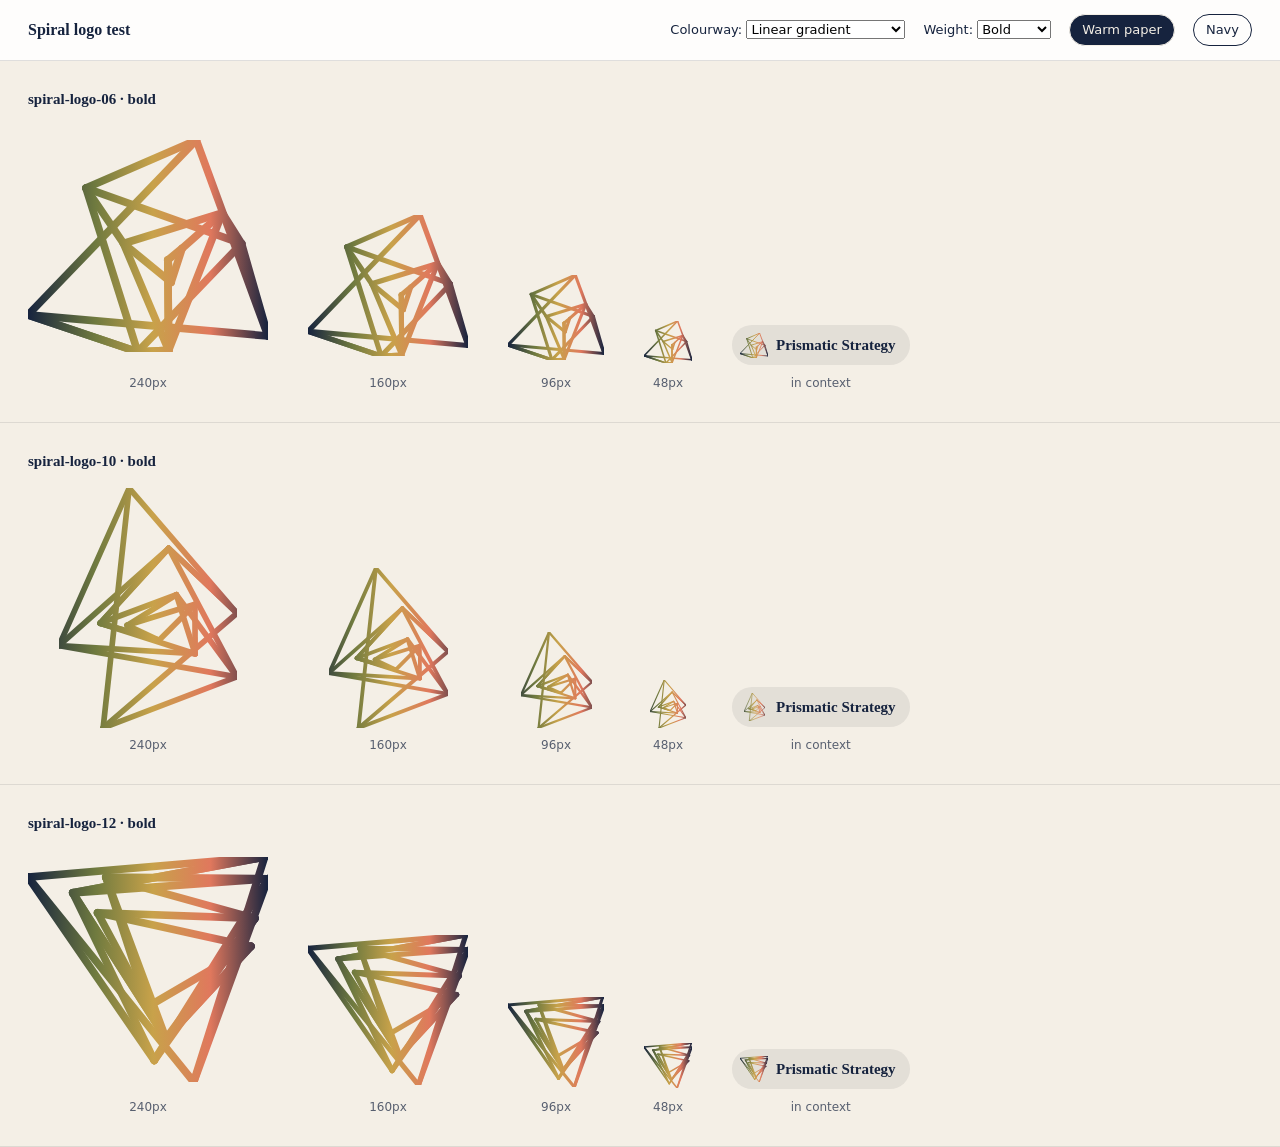
==== logo-test.html @ 710b146d "Switch mesh gradient to linear; add spiral logo test Non-rose meshes now use a horizontal linear nav" ====
<!DOCTYPE html>
<html lang="en">
<head>
<meta charset="utf-8">
<meta name="viewport" content="width=device-width, initial-scale=1">
<title>Spiral Logo Test</title>
<style>
  :root{--navy:#16233e;--paper:#f4efe6;--gold:#c8a24a;--coral:#e0785d;--olive:#6f7a3f;--ink:#16233e;
    --grad:linear-gradient(90deg,var(--navy) 0%,var(--olive) 28%,var(--gold) 52%,var(--coral) 76%,var(--navy) 100%);}
  *{box-sizing:border-box}
  body{margin:0;font:15px/1.5 'Inter',system-ui,sans-serif;background:var(--paper);color:var(--ink);transition:background .25s,color .25s}
  body[data-page="navy"]{background:var(--navy);color:var(--paper)}
  header{position:sticky;top:0;z-index:5;padding:14px 28px;background:rgba(255,255,255,.85);backdrop-filter:blur(6px);border-bottom:1px solid rgba(0,0,0,.12);display:flex;flex-wrap:wrap;gap:18px;align-items:center}
  body[data-page="navy"] header{background:rgba(10,16,30,.82);border-color:rgba(255,255,255,.12)}
  header h1{font:600 16px 'Spectral',serif;margin:0;margin-right:auto}
  label{font-size:13px} select,button{font:inherit;font-size:13px}
  .btn{padding:5px 12px;border:1px solid currentColor;border-radius:20px;background:transparent;color:inherit;cursor:pointer}
  .btn.on{background:var(--ink);color:var(--paper)} body[data-page="navy"] .btn.on{background:var(--paper);color:var(--navy)}
  .row{padding:30px 28px;border-bottom:1px solid rgba(128,128,128,.2)}
  .row h2{font:600 15px 'Spectral',serif;margin:0 0 18px}
  .sizes{display:flex;gap:40px;align-items:flex-end;flex-wrap:wrap}
  figure{margin:0;text-align:center}
  .logo{background:var(--fill,var(--grad));-webkit-mask:var(--m) center/contain no-repeat;mask:var(--m) center/contain no-repeat}
  figcaption{margin-top:8px;font-size:12px;opacity:.7}
  .s48{width:48px;height:48px}.s96{width:96px;height:96px}.s160{width:160px;height:160px}.s240{width:240px;height:240px}
  /* a favicon-scale check on a chip */
  .chip{display:inline-flex;align-items:center;gap:8px;padding:6px 14px 6px 8px;border-radius:22px;background:rgba(128,128,128,.15);font:600 15px 'Spectral',serif}
  .chip .logo{width:28px;height:28px}
</style>
</head>
<body data-page="paper">
<header>
  <h1>Spiral logo test</h1>
  <label>Colourway:
    <select id="fill">
      <option value="">Linear gradient</option>
      <option value="var(--navy)">Solid navy</option>
      <option value="var(--coral)">Solid coral</option>
      <option value="var(--gold)">Solid gold</option>
      <option value="var(--olive)">Solid olive</option>
      <option value="var(--paper)">Solid paper (reverse)</option>
    </select>
  </label>
  <label>Weight:
    <select id="weight"><option value="w2">Bold</option><option value="w1">Medium</option></select>
  </label>
  <button class="btn on" id="pgPaper">Warm paper</button>
  <button class="btn" id="pgNavy">Navy</button>
</header>
<div id="out"></div>
<script>
const spirals=['06','10','12'];
const out=document.getElementById('out');
function draw(){
  const w=document.getElementById('weight').value;
  out.innerHTML='';
  spirals.forEach(n=>{
    const file=`logos/spiral-logo-${n}-${w}.svg`;
    const row=document.createElement('div'); row.className='row';
    row.innerHTML=`<h2>spiral-logo-${n} · ${w==='w2'?'bold':'medium'}</h2>
      <div class="sizes">
        <figure><div class="logo s240" style="--m:url('${file}')"></div><figcaption>240px</figcaption></figure>
        <figure><div class="logo s160" style="--m:url('${file}')"></div><figcaption>160px</figcaption></figure>
        <figure><div class="logo s96"  style="--m:url('${file}')"></div><figcaption>96px</figcaption></figure>
        <figure><div class="logo s48"  style="--m:url('${file}')"></div><figcaption>48px</figcaption></figure>
        <figure><div class="chip"><div class="logo" style="--m:url('${file}')"></div>Prismatic Strategy</div><figcaption>in context</figcaption></figure>
      </div>`;
    out.appendChild(row);
  });
  setFill();
}
function setFill(){ const v=document.getElementById('fill').value;
  document.querySelectorAll('.logo').forEach(l=>l.style.setProperty('--fill', v||'var(--grad)')); }
document.getElementById('weight').onchange=draw;
document.getElementById('fill').onchange=setFill;
const pP=document.getElementById('pgPaper'),pN=document.getElementById('pgNavy');
pP.onclick=()=>{document.body.dataset.page='paper';pP.classList.add('on');pN.classList.remove('on')};
pN.onclick=()=>{document.body.dataset.page='navy';pN.classList.add('on');pP.classList.remove('on')};
draw();
</script>
</body>
</html>
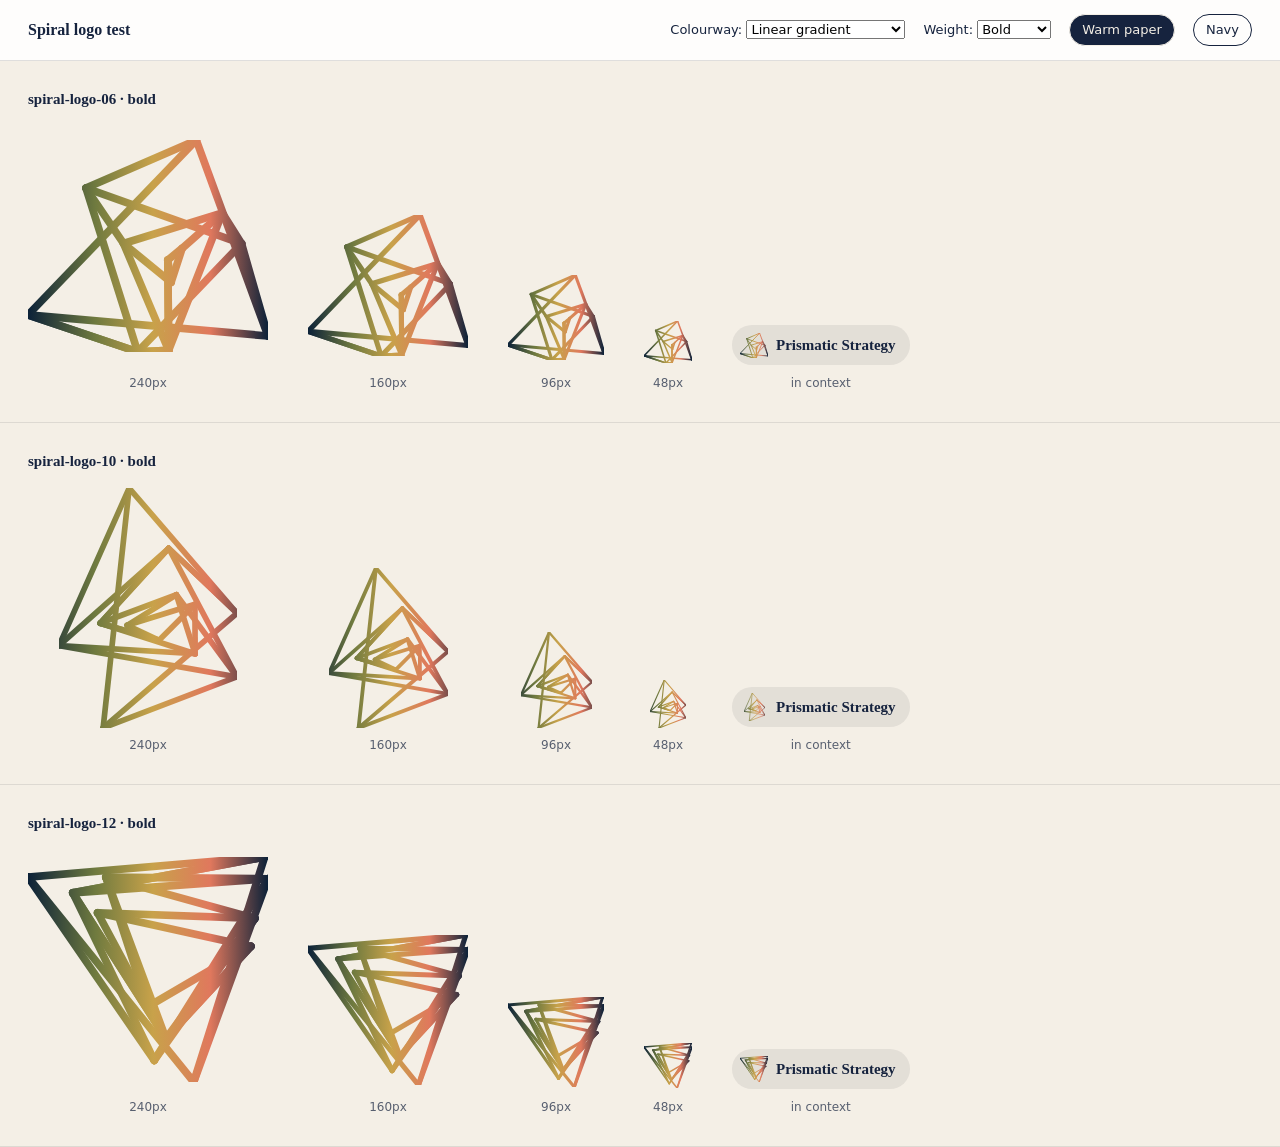
==== commit 0ddbb566: "Add website-blue background option; match preview navy to site Co-Authored-By: Claude Opus 4.8 <nore" ====
--- a/logo-test.html
+++ b/logo-test.html
@@ -5,7 +5,7 @@
 <meta name="viewport" content="width=device-width, initial-scale=1">
 <title>Spiral Logo Test</title>
 <style>
-  :root{--navy:#16233e;--paper:#f4efe6;--gold:#c8a24a;--coral:#e0785d;--olive:#6f7a3f;--ink:#16233e;
+  :root{--navy:#0b2138;--paper:#f4efe6;--gold:#c8a24a;--coral:#e0785d;--olive:#6f7a3f;--ink:#16233e;
     --grad:linear-gradient(90deg,var(--navy) 0%,var(--olive) 28%,var(--gold) 52%,var(--coral) 76%,var(--navy) 100%);}
   *{box-sizing:border-box}
   body{margin:0;font:15px/1.5 'Inter',system-ui,sans-serif;background:var(--paper);color:var(--ink);transition:background .25s,color .25s}
